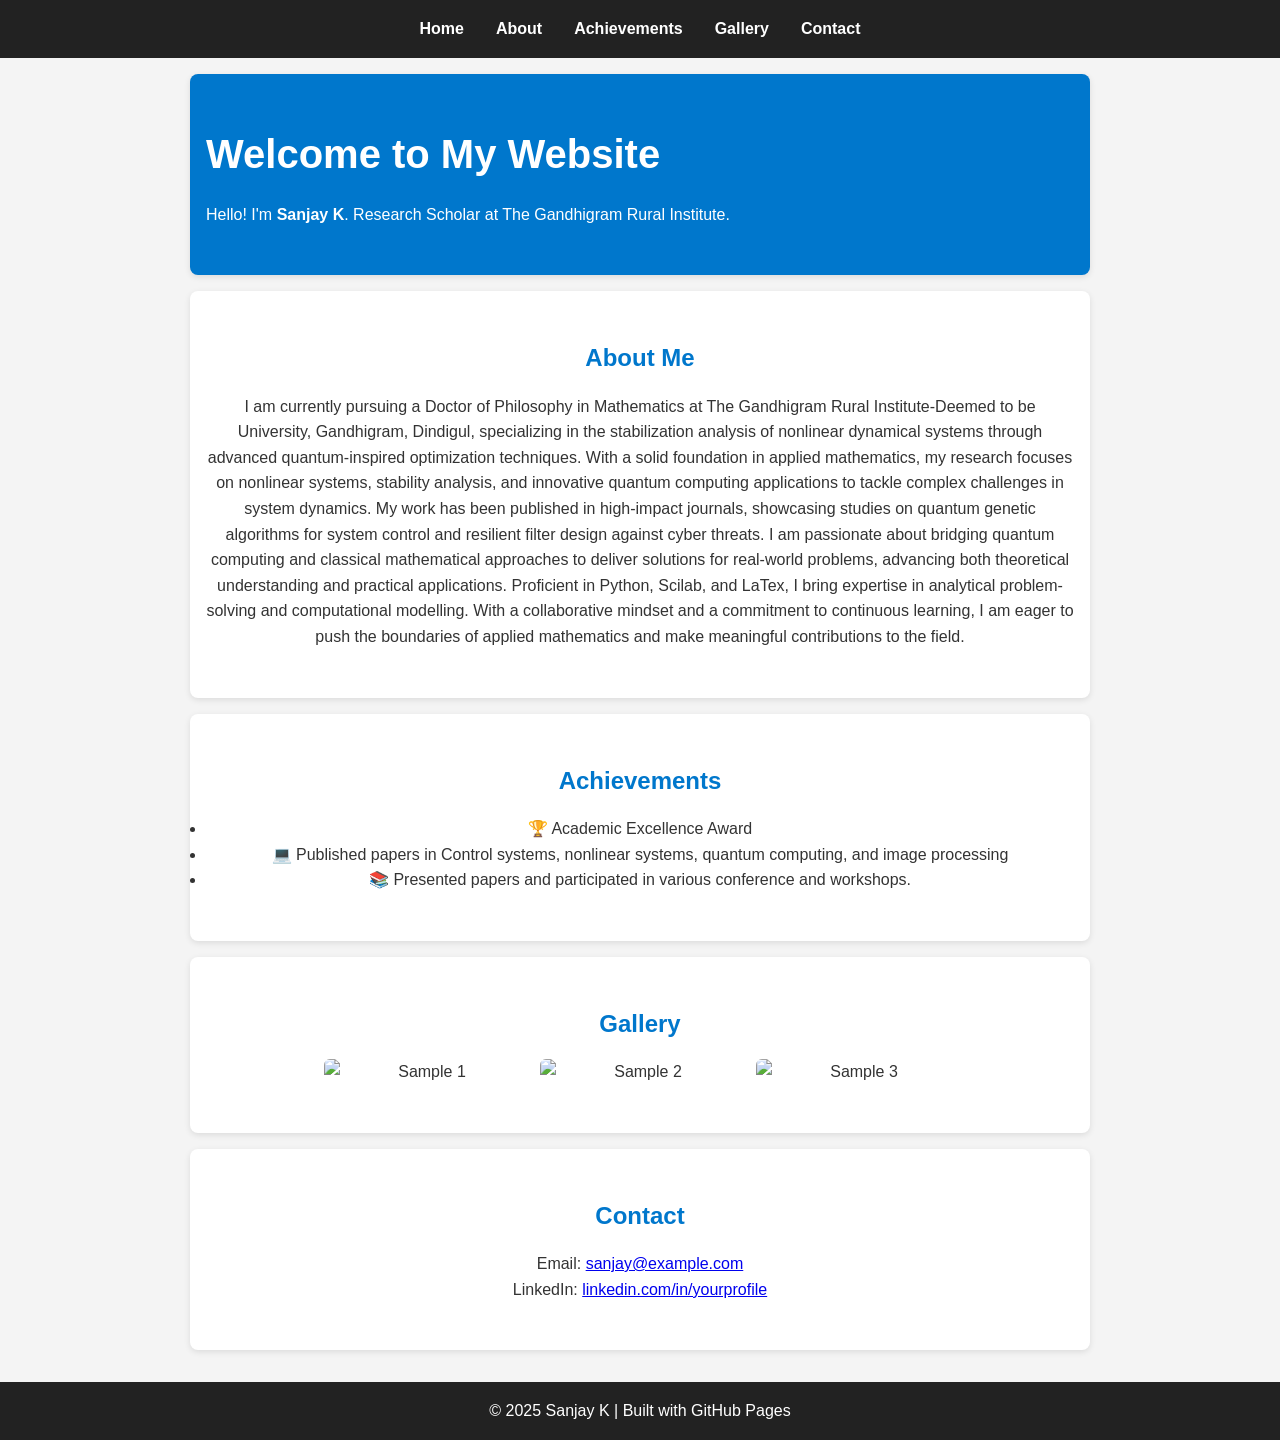
==== index.html @ 41e5dfbb "Update index.html" ====
<!DOCTYPE html>
<html lang="en">
<head>
  <meta charset="UTF-8">
  <meta name="viewport" content="width=device-width, initial-scale=1.0">
  <title>Sanjay K - Portfolio</title>
  <link rel="stylesheet" href="style.css">
</head>
<body>
  <!-- Navigation -->
  <nav>
    <ul>
      <li><a href="#home">Home</a></li>
      <li><a href="#about">About</a></li>
      <li><a href="#achievements">Achievements</a></li>
      <li><a href="#gallery">Gallery</a></li>
      <li><a href="#contact">Contact</a></li>
    </ul>
  </nav>

  <!-- Home Section -->
  <section id="home" class="section home" style="text-align: justify;">
    <h1>Welcome to My Website</h1>
    <p>Hello! I'm <b>Sanjay K</b>. Research Scholar at The Gandhigram Rural Institute. </p>
  </section>

  <!-- About Section -->
  <section id="about" class="section">
    <h2>About Me</h2>
    <p>
      I am currently pursuing a Doctor of Philosophy in Mathematics at The Gandhigram Rural Institute-Deemed to be University, Gandhigram, Dindigul, 
      specializing in the stabilization analysis of nonlinear dynamical systems through advanced quantum-inspired optimization techniques. With a solid foundation in 
      applied mathematics, my research focuses on nonlinear systems, stability analysis, and innovative quantum computing applications to tackle complex challenges in 
      system dynamics. My work has been published in high-impact journals, showcasing studies on quantum genetic algorithms for system control and resilient filter design 
      against cyber threats. I am passionate about bridging quantum computing and classical mathematical approaches to deliver solutions for real-world problems, advancing 
      both theoretical understanding and practical applications. Proficient in Python, Scilab, and LaTex, I bring expertise in analytical problem-solving and computational modelling. 
      With a collaborative mindset and a commitment to continuous learning, I am eager to push the boundaries of applied mathematics and make meaningful contributions to the field.
    </p>
  </section>

  <!-- Achievements Section -->
  <section id="achievements" class="section">
    <h2>Achievements</h2>
    <ul>
      <li>🏆 Academic Excellence Award</li>
      <li>💻 Published papers in Control systems, nonlinear systems, quantum computing, and image processing</li>
      <li>📚 Presented papers and participated in various conference and workshops.</li>
    </ul>
  </section>

  <!-- Gallery Section -->
  <section id="gallery" class="section">
    <h2>Gallery</h2>
    <div class="gallery">
      <img src="https://via.placeholder.com/200" alt="Sample 1">
      <img src="https://via.placeholder.com/200" alt="Sample 2">
      <img src="https://via.placeholder.com/200" alt="Sample 3">
    </div>
  </section>

  <!-- Contact Section -->
  <section id="contact" class="section">
    <h2>Contact</h2>
    <p>Email: <a href="mailto:sanjay@example.com">sanjay@example.com</a></p>
    <p>LinkedIn: <a href="https://linkedin.com/in/yourprofile" target="_blank">linkedin.com/in/yourprofile</a></p>
  </section>

  <!-- Footer -->
  <footer>
    <p>© 2025 Sanjay K | Built with GitHub Pages</p>
  </footer>
</body>
</html>
---- style.css ----
/* Reset */
* {
  margin: 0;
  padding: 0;
  box-sizing: border-box;
}

/* General */
body {
  font-family: Arial, sans-serif;
  line-height: 1.6;
  background: #f4f4f4;
  color: #333;
}

/* Navigation */
nav {
  background: #222;
  padding: 1rem;
  position: sticky;
  top: 0;
  z-index: 1000;
}

nav ul {
  list-style: none;
  display: flex;
  justify-content: center;
}

nav ul li {
  margin: 0 1rem;
}

nav ul li a {
  color: white;
  text-decoration: none;
  font-weight: bold;
}

nav ul li a:hover {
  color: #ff9800;
}

/* Sections */
.section {
  padding: 3rem 1rem;
  text-align: center;
  background: white;
  margin: 1rem auto;
  max-width: 900px;
  border-radius: 8px;
  box-shadow: 0 2px 6px rgba(0,0,0,0.1);
}

.section h2 {
  margin-bottom: 1rem;
  color: #0077cc;
}

/* Home */
.home {
  background: #0077cc;
  color: white;
}

.home h1 {
  font-size: 2.5rem;
  margin-bottom: 1rem;
}

/* Gallery */
.gallery {
  display: flex;
  justify-content: center;
  flex-wrap: wrap;
  gap: 1rem;
}

.gallery img {
  width: 200px;
  border-radius: 6px;
  transition: transform 0.3s ease;
}

.gallery img:hover {
  transform: scale(1.05);
}

/* Footer */
footer {
  background: #222;
  color: white;
  text-align: center;
  padding: 1rem;
  margin-top: 2rem;
}
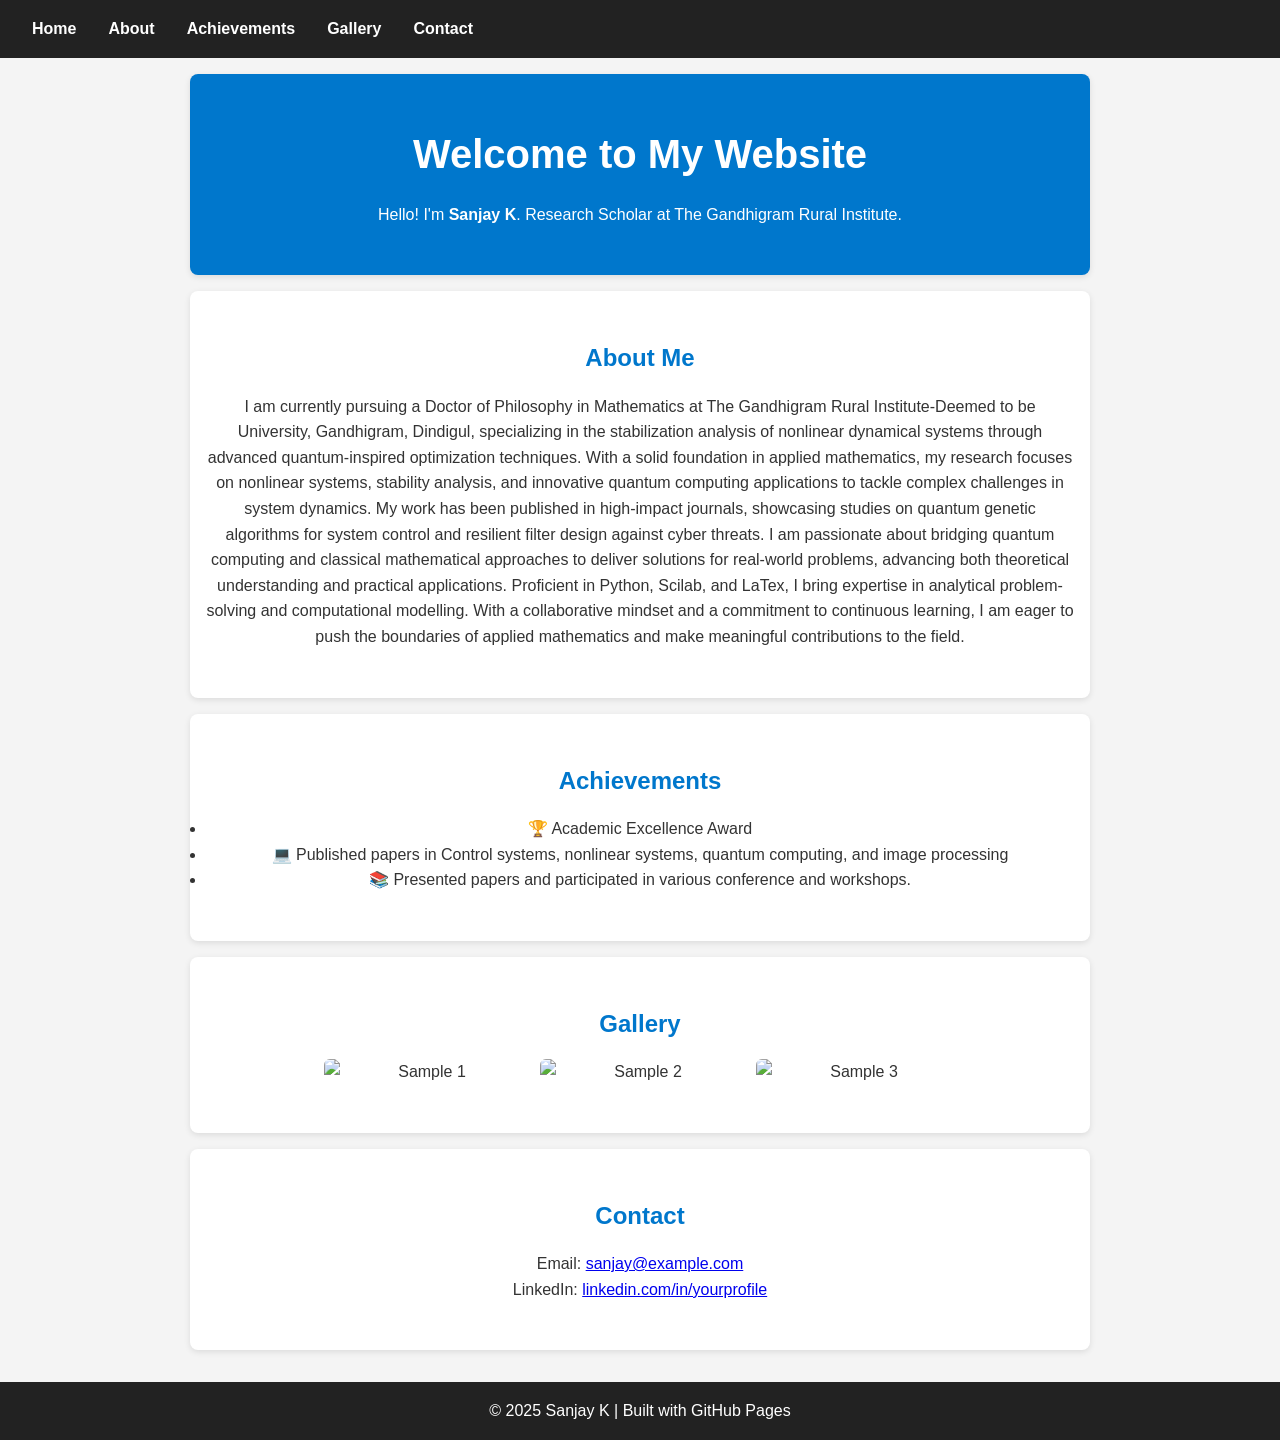
==== commit 806409fb: "Update index.html" ====
--- a/index.html
+++ b/index.html
@@ -19,7 +19,7 @@
   </nav>
 
   <!-- Home Section -->
-  <section id="home" class="section home" style="text-align: justify;">
+  <section id="home" class="section home" >
     <h1>Welcome to My Website</h1>
     <p>Hello! I'm <b>Sanjay K</b>. Research Scholar at The Gandhigram Rural Institute. </p>
   </section>
--- a/style.css
+++ b/style.css
@@ -25,7 +25,7 @@
 nav ul {
   list-style: none;
   display: flex;
-  justify-content: center;
+  justify-content: justify;
 }
 
 nav ul li {
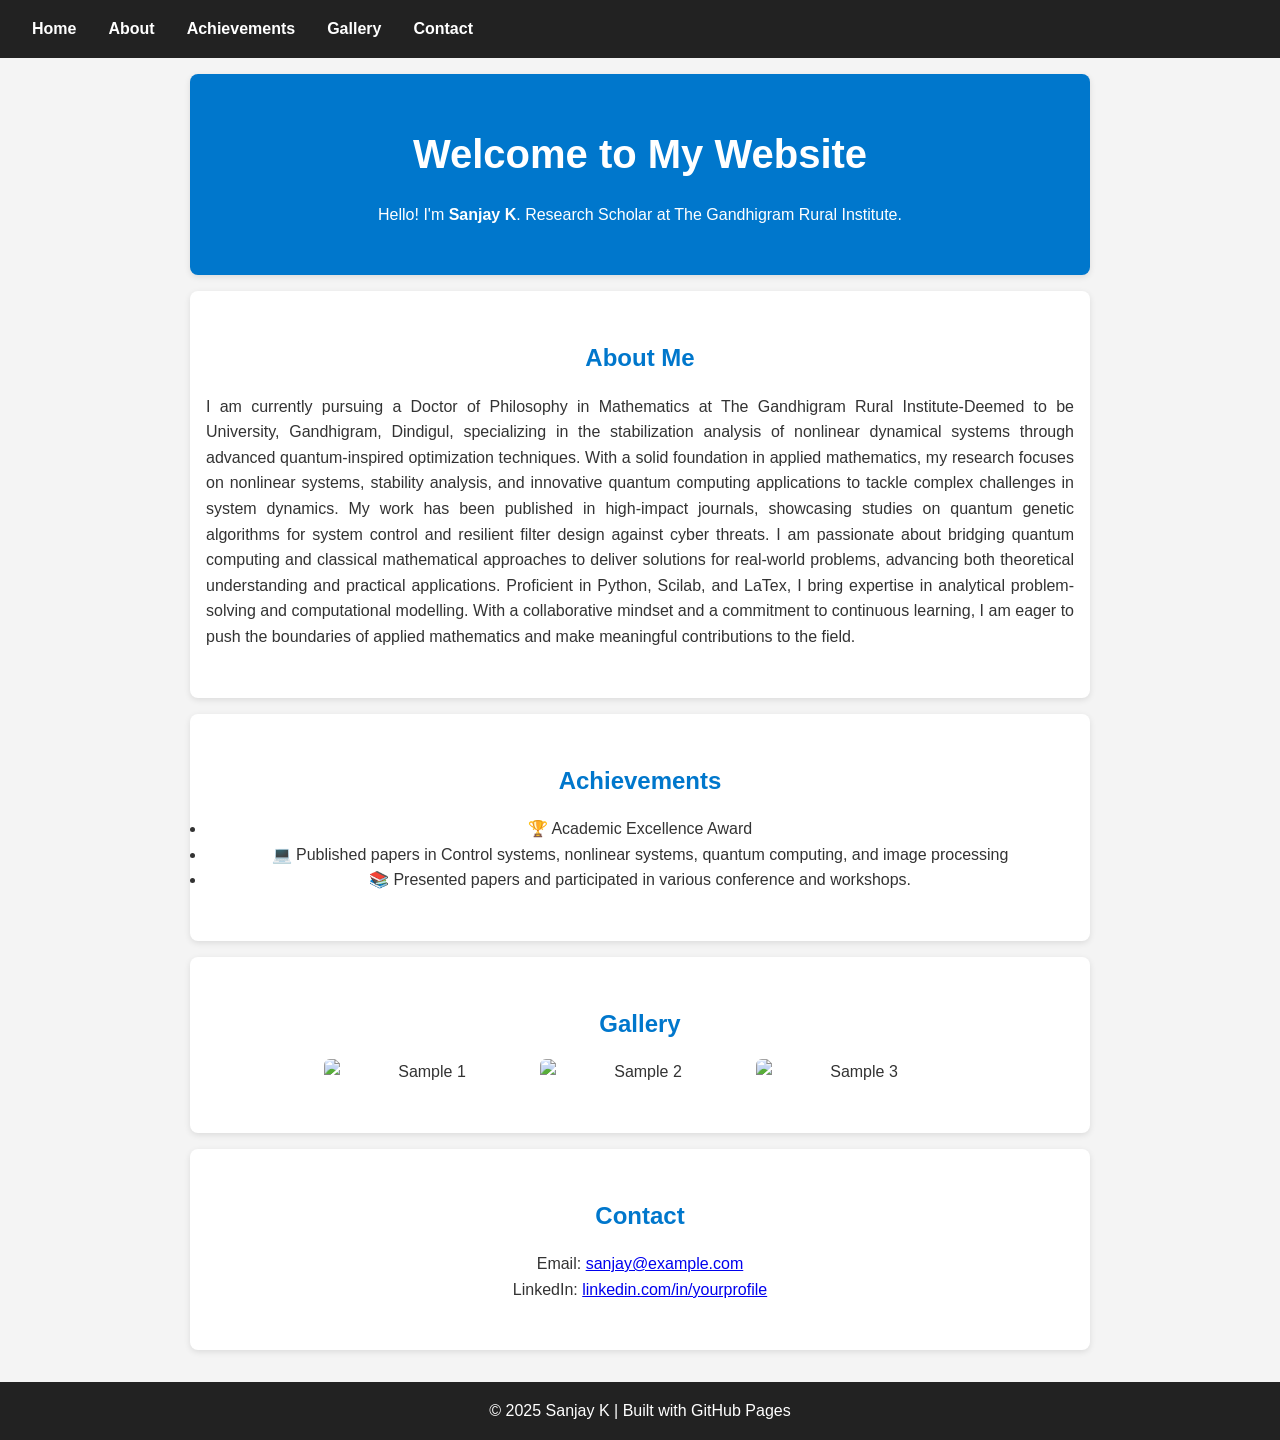
==== commit f10994d9: "Update index.html" ====
--- a/index.html
+++ b/index.html
@@ -27,7 +27,8 @@
   <!-- About Section -->
   <section id="about" class="section">
     <h2>About Me</h2>
-    <p>
+     <p style="text-align: justify;">
+   
       I am currently pursuing a Doctor of Philosophy in Mathematics at The Gandhigram Rural Institute-Deemed to be University, Gandhigram, Dindigul, 
       specializing in the stabilization analysis of nonlinear dynamical systems through advanced quantum-inspired optimization techniques. With a solid foundation in 
       applied mathematics, my research focuses on nonlinear systems, stability analysis, and innovative quantum computing applications to tackle complex challenges in 
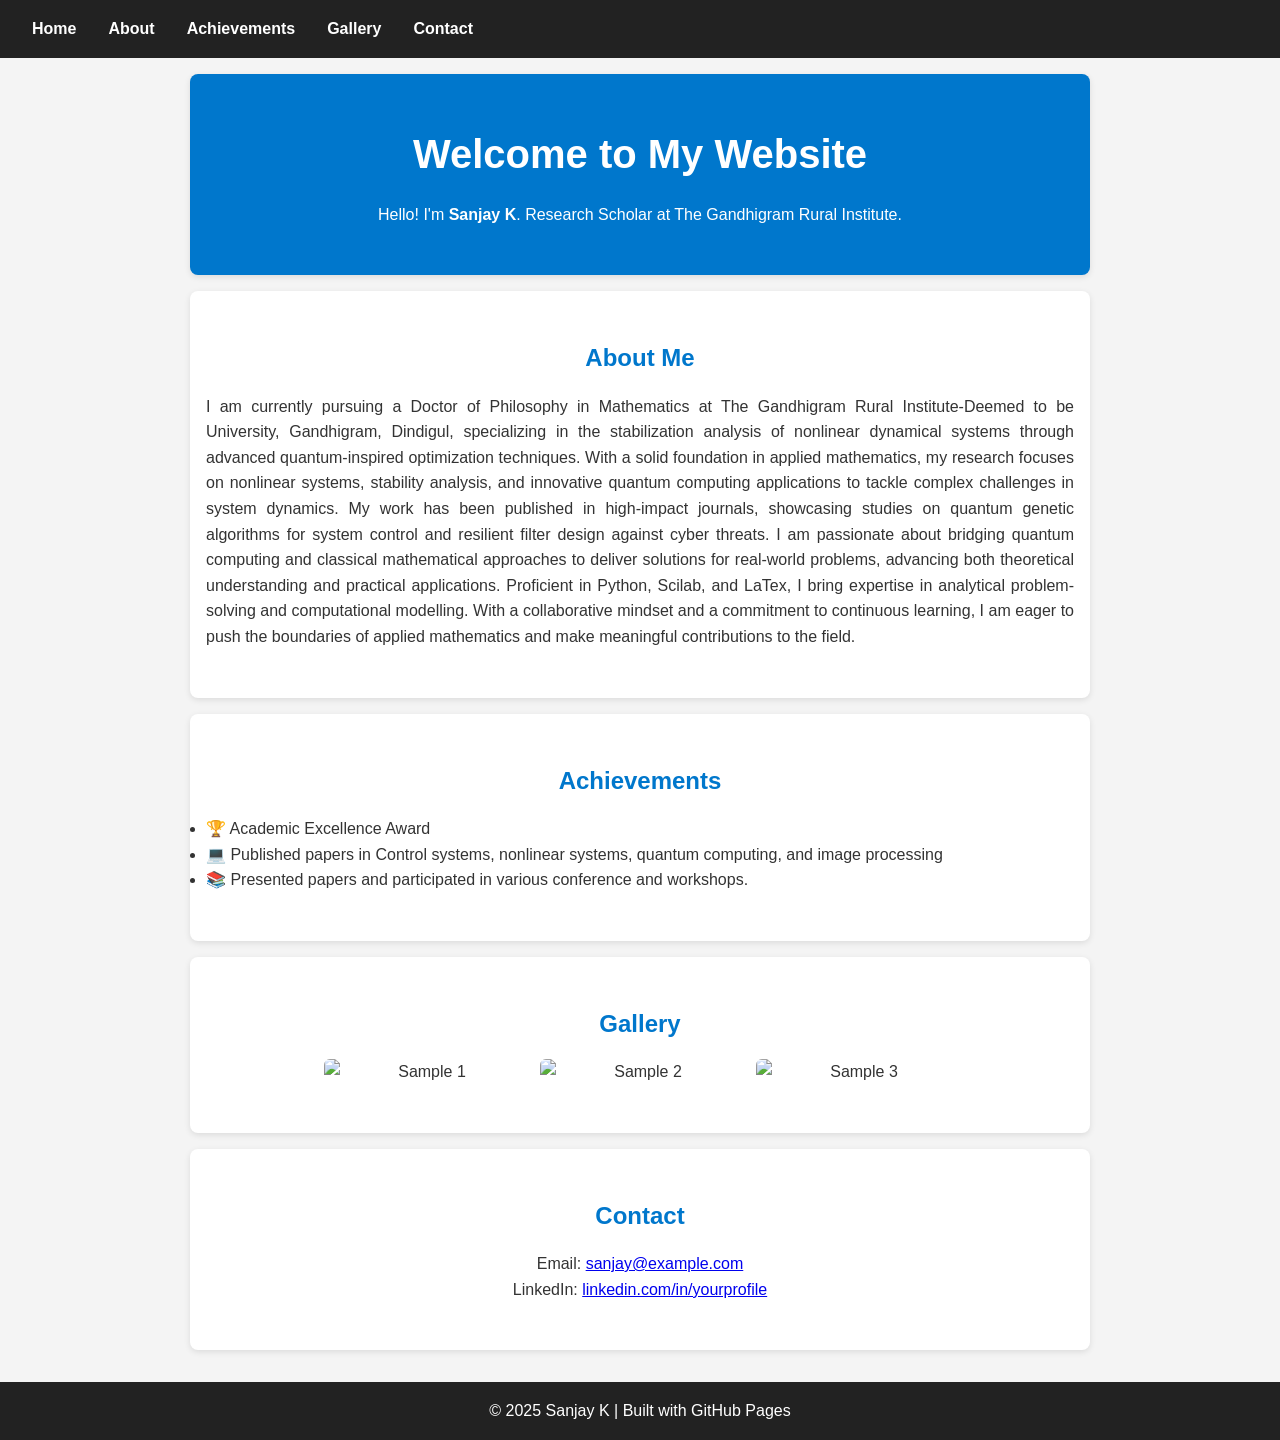
==== commit 1d56e23e: "Update index.html" ====
--- a/index.html
+++ b/index.html
@@ -42,7 +42,7 @@
   <!-- Achievements Section -->
   <section id="achievements" class="section">
     <h2>Achievements</h2>
-    <ul>
+    <ul style="text-align: justify;">
       <li>🏆 Academic Excellence Award</li>
       <li>💻 Published papers in Control systems, nonlinear systems, quantum computing, and image processing</li>
       <li>📚 Presented papers and participated in various conference and workshops.</li>
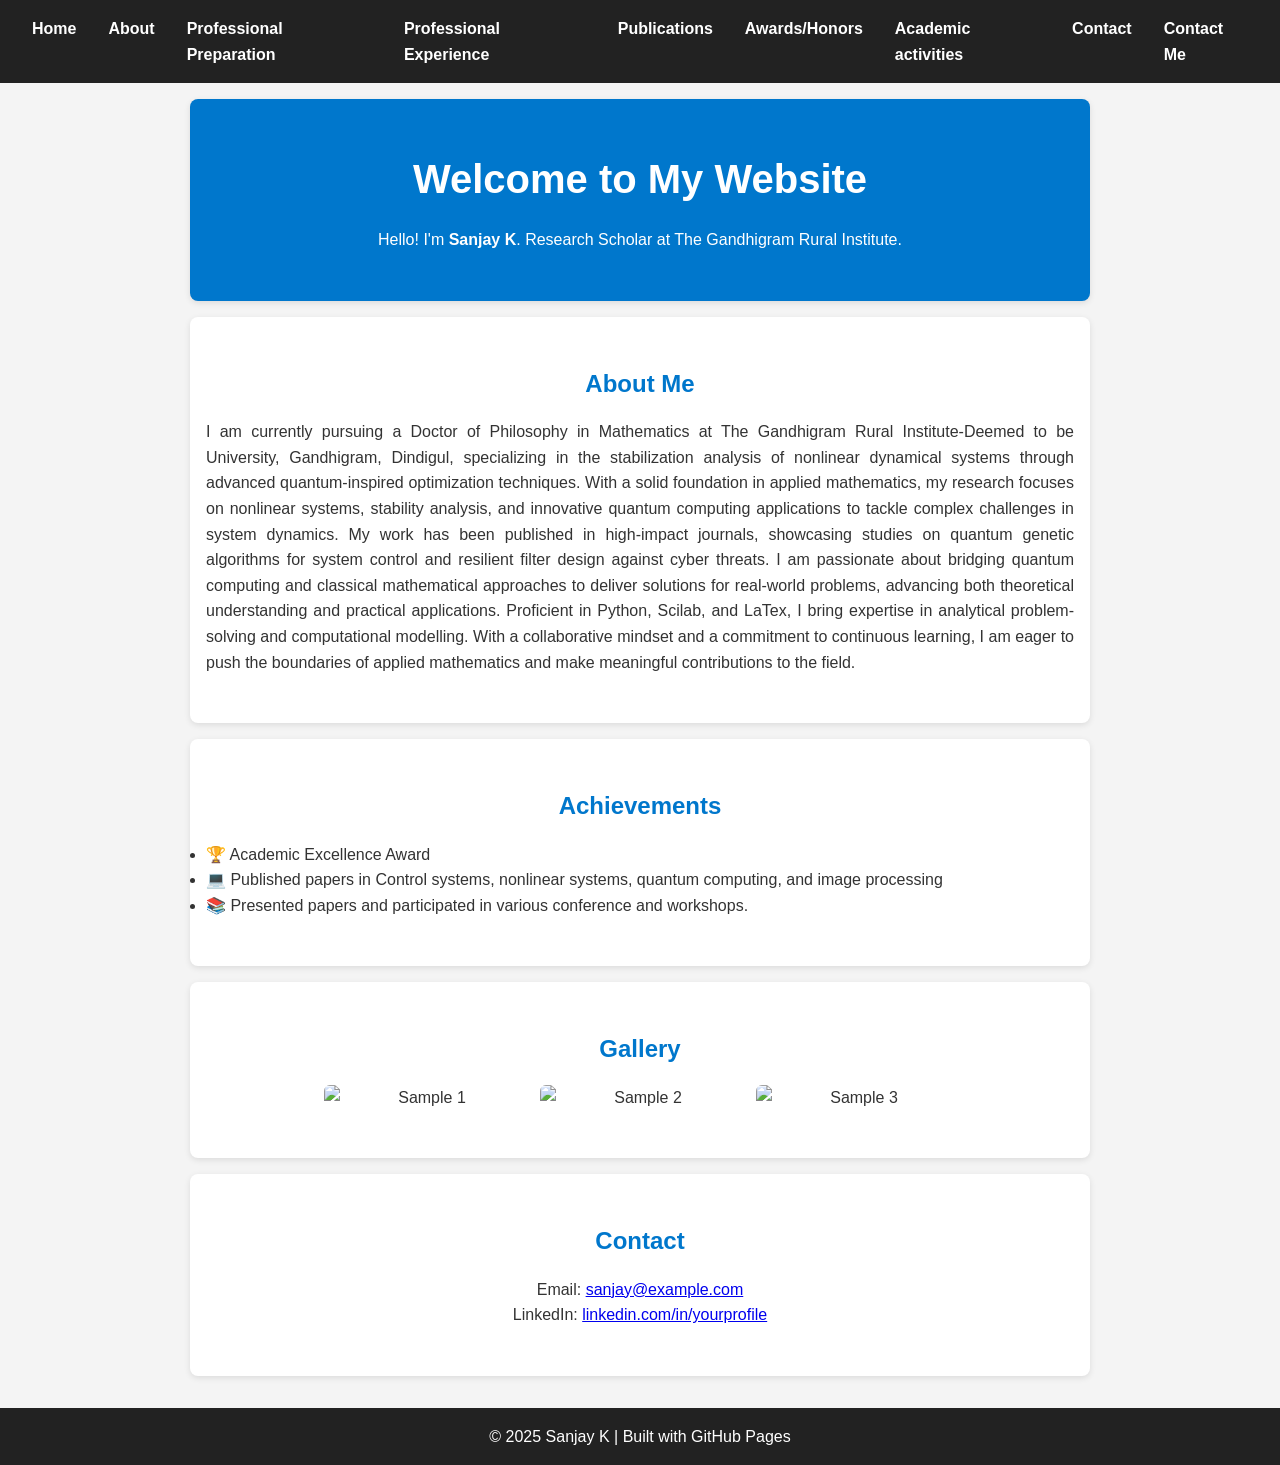
==== commit 76ee446c: "Update index.html" ====
--- a/index.html
+++ b/index.html
@@ -3,18 +3,43 @@
 <head>
   <meta charset="UTF-8">
   <meta name="viewport" content="width=device-width, initial-scale=1.0">
-  <title>Sanjay K - Portfolio</title>
+  <title>Hey, I'm Sanjay</title>
   <link rel="stylesheet" href="style.css">
 </head>
 <body>
   <!-- Navigation -->
   <nav>
     <ul>
-      <li><a href="#home">Home</a></li>
-      <li><a href="#about">About</a></li>
-      <li><a href="#achievements">Achievements</a></li>
-      <li><a href="#gallery">Gallery</a></li>
-      <li><a href="#contact">Contact</a></li>
+      <li>
+                  <a href="#header">Home</a>
+                </li>
+                <li>
+                  <a href="#about">About</a>
+                </li>
+                <li>
+                  <a href="#professional preparation">Professional Preparation</a>
+                </li>
+                <li>
+                  <a href="#professional experience">Professional Experience</a>
+                </li>
+
+                <li>
+                  <a href="#publications">Publications</a>
+                </li>
+                <li>
+                  <a href="#awards">Awards/Honors</a>
+                </li>
+                <li>
+                  <a href="#activities">Academic activities</a>
+                </li>
+                <li>
+                  <a href="#contact">Contact</a>
+                </li>
+                <li>
+                  <a href="mailto:sanjaykmss97@gmail.com" class="active"
+                    >Contact Me</a
+                  >
+                </li>
     </ul>
   </nav>
 
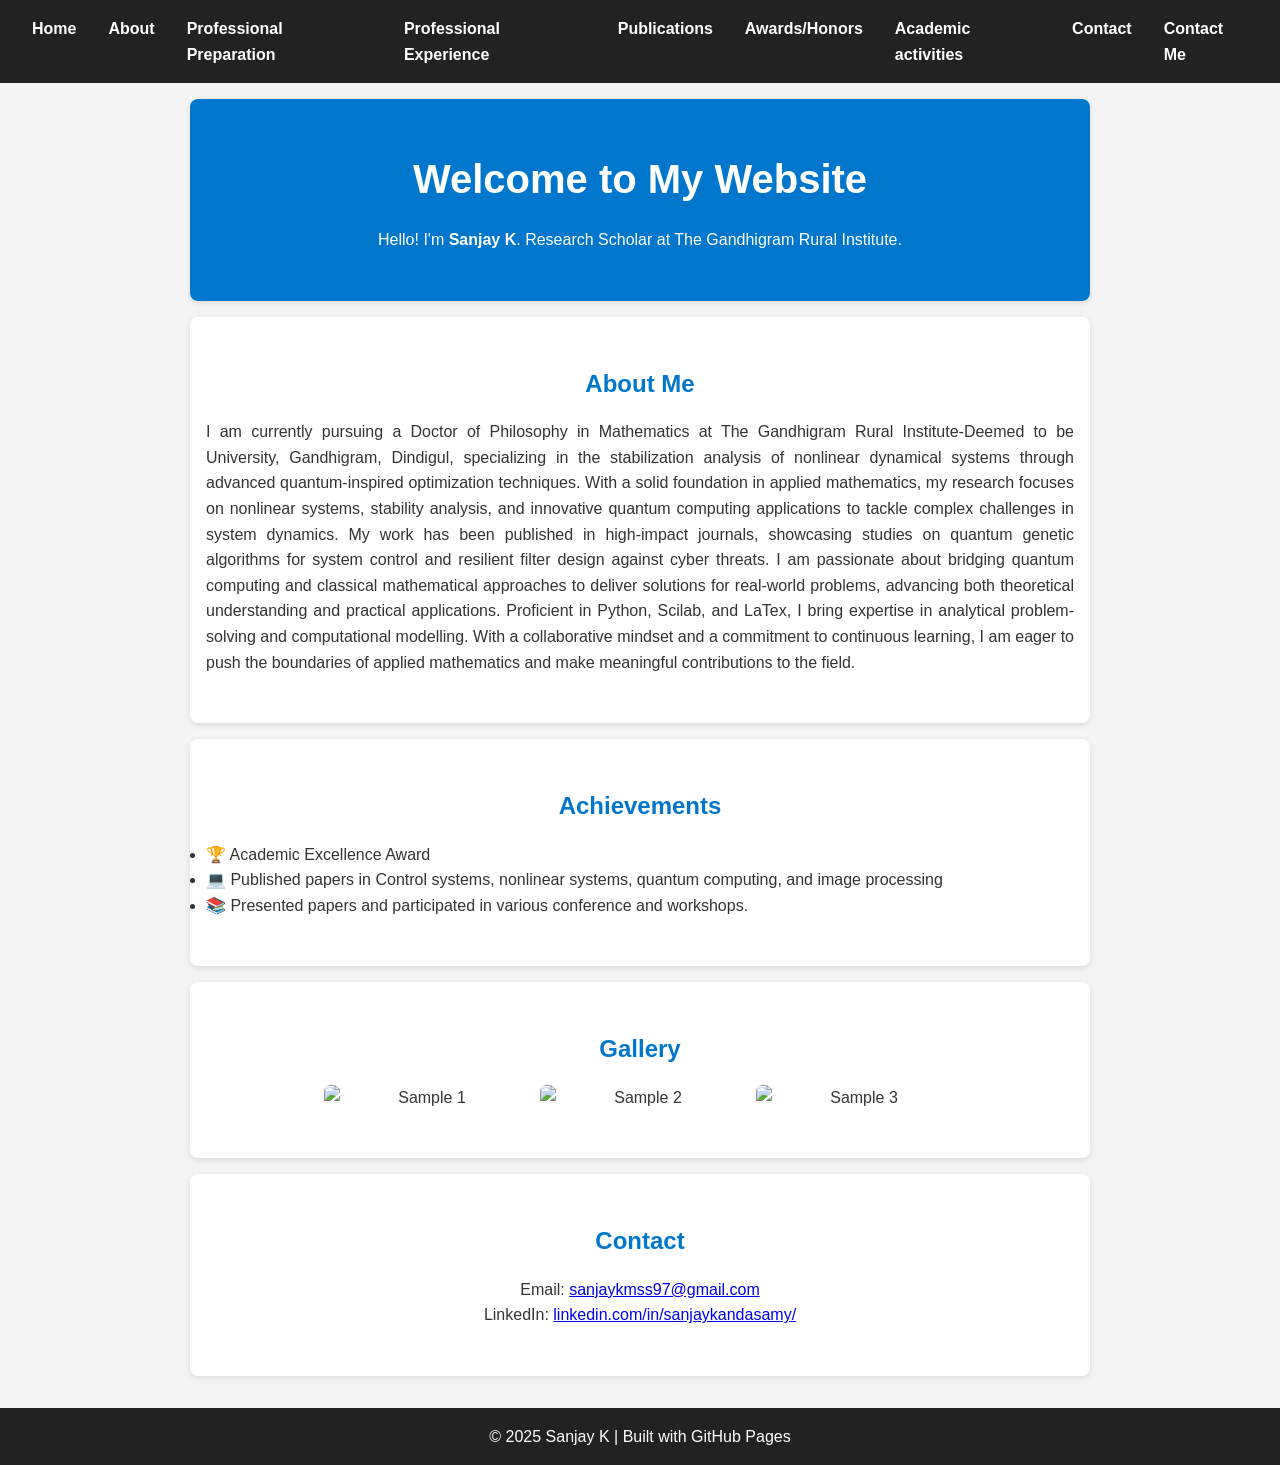
==== commit 7f41f1ec: "Update index.html" ====
--- a/index.html
+++ b/index.html
@@ -87,8 +87,8 @@
   <!-- Contact Section -->
   <section id="contact" class="section">
     <h2>Contact</h2>
-    <p>Email: <a href="mailto:sanjay@example.com">sanjay@example.com</a></p>
-    <p>LinkedIn: <a href="https://linkedin.com/in/yourprofile" target="_blank">linkedin.com/in/yourprofile</a></p>
+    <p>Email: <a href="mailto:sanjay@example.com">sanjaykmss97@gmail.com</a></p>
+    <p>LinkedIn: <a href="https://www.linkedin.com/in/sanjaykandasamy/" target="_blank">linkedin.com/in/sanjaykandasamy/</a></p>
   </section>
 
   <!-- Footer -->
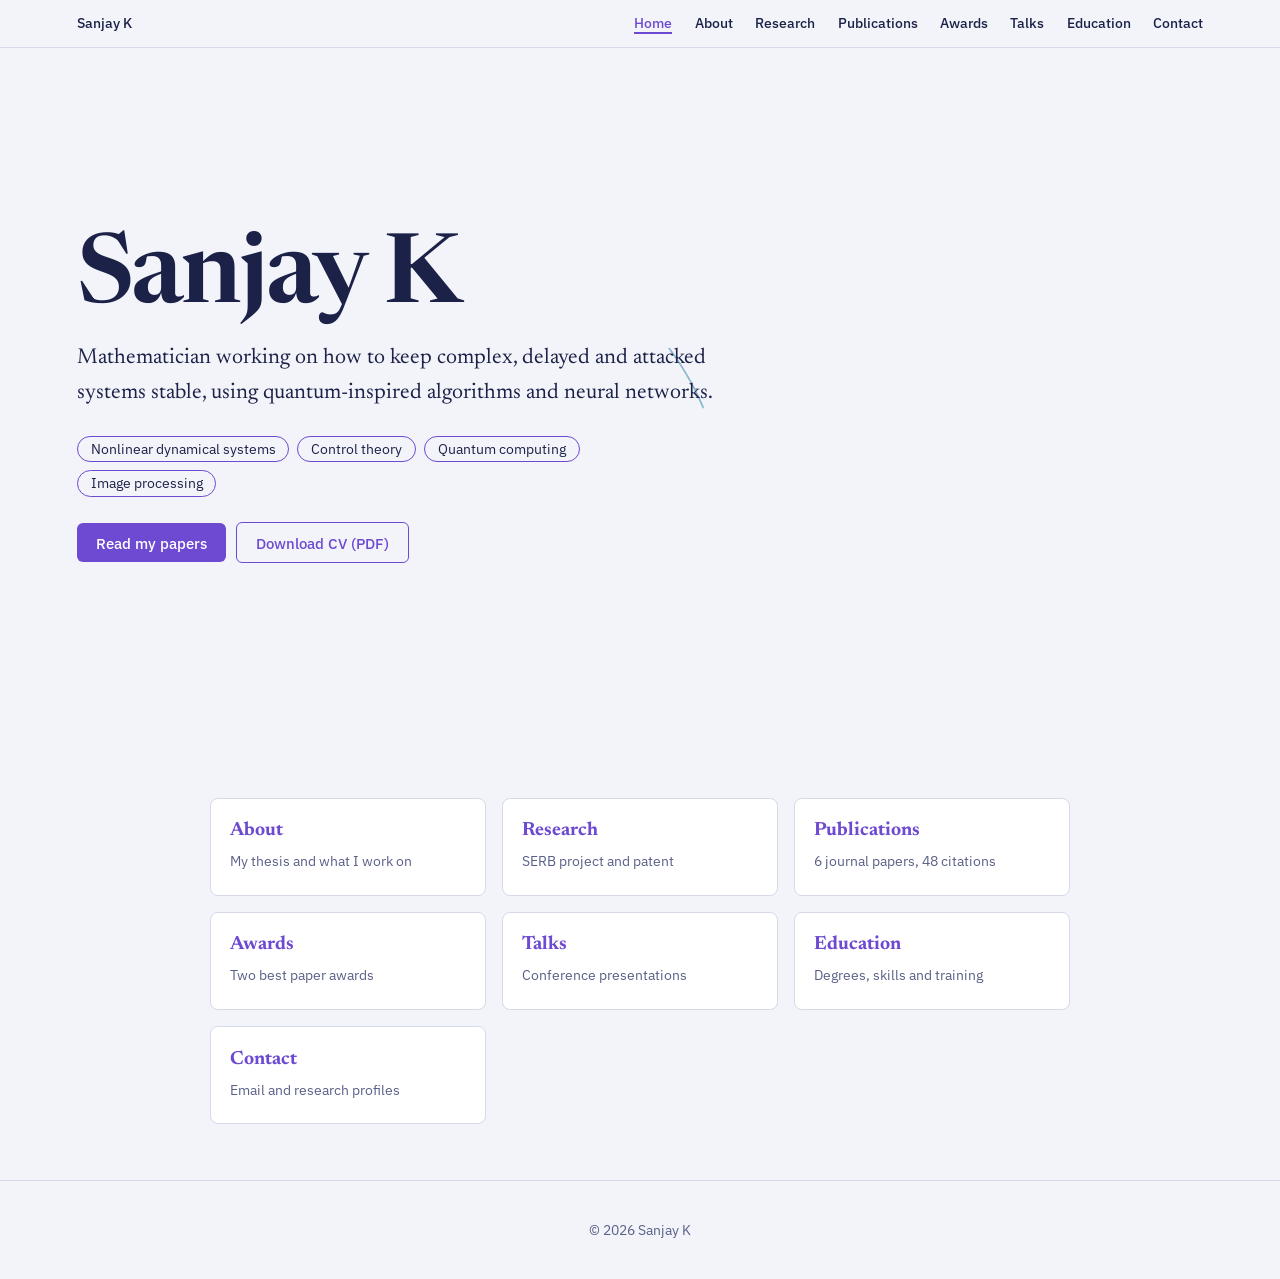
==== commit d1564ff2: "Add files via upload" ====
--- a/index.html
+++ b/index.html
@@ -1,99 +1,38 @@
 <!DOCTYPE html>
 <html lang="en">
 <head>
-  <meta charset="UTF-8">
-  <meta name="viewport" content="width=device-width, initial-scale=1.0">
-  <title>Hey, I'm Sanjay</title>
-  <link rel="stylesheet" href="style.css">
+<meta charset="utf-8">
+<meta name="viewport" content="width=device-width, initial-scale=1">
+<title>Home | Sanjay K</title>
+<meta name="description" content="Sanjay K, Ph.D. in Mathematics. Nonlinear systems, control theory and quantum computing.">
+<link rel="preconnect" href="https://fonts.googleapis.com">
+<link rel="preconnect" href="https://fonts.gstatic.com" crossorigin>
+<link href="https://fonts.googleapis.com/css2?family=Newsreader:ital,opsz,wght@0,6..72,400;0,6..72,600;1,6..72,400&family=IBM+Plex+Sans:wght@400;500&display=swap" rel="stylesheet">
+<link rel="stylesheet" href="style.css">
 </head>
 <body>
-  <!-- Navigation -->
-  <nav>
-    <ul>
-      <li>
-                  <a href="#header">Home</a>
-                </li>
-                <li>
-                  <a href="#about">About</a>
-                </li>
-                <li>
-                  <a href="#professional preparation">Professional Preparation</a>
-                </li>
-                <li>
-                  <a href="#professional experience">Professional Experience</a>
-                </li>
-
-                <li>
-                  <a href="#publications">Publications</a>
-                </li>
-                <li>
-                  <a href="#awards">Awards/Honors</a>
-                </li>
-                <li>
-                  <a href="#activities">Academic activities</a>
-                </li>
-                <li>
-                  <a href="#contact">Contact</a>
-                </li>
-                <li>
-                  <a href="mailto:sanjaykmss97@gmail.com" class="active"
-                    >Contact Me</a
-                  >
-                </li>
-    </ul>
-  </nav>
-
-  <!-- Home Section -->
-  <section id="home" class="section home" >
-    <h1>Welcome to My Website</h1>
-    <p>Hello! I'm <b>Sanjay K</b>. Research Scholar at The Gandhigram Rural Institute. </p>
-  </section>
-
-  <!-- About Section -->
-  <section id="about" class="section">
-    <h2>About Me</h2>
-     <p style="text-align: justify;">
-   
-      I am currently pursuing a Doctor of Philosophy in Mathematics at The Gandhigram Rural Institute-Deemed to be University, Gandhigram, Dindigul, 
-      specializing in the stabilization analysis of nonlinear dynamical systems through advanced quantum-inspired optimization techniques. With a solid foundation in 
-      applied mathematics, my research focuses on nonlinear systems, stability analysis, and innovative quantum computing applications to tackle complex challenges in 
-      system dynamics. My work has been published in high-impact journals, showcasing studies on quantum genetic algorithms for system control and resilient filter design 
-      against cyber threats. I am passionate about bridging quantum computing and classical mathematical approaches to deliver solutions for real-world problems, advancing 
-      both theoretical understanding and practical applications. Proficient in Python, Scilab, and LaTex, I bring expertise in analytical problem-solving and computational modelling. 
-      With a collaborative mindset and a commitment to continuous learning, I am eager to push the boundaries of applied mathematics and make meaningful contributions to the field.
-    </p>
-  </section>
-
-  <!-- Achievements Section -->
-  <section id="achievements" class="section">
-    <h2>Achievements</h2>
-    <ul style="text-align: justify;">
-      <li>🏆 Academic Excellence Award</li>
-      <li>💻 Published papers in Control systems, nonlinear systems, quantum computing, and image processing</li>
-      <li>📚 Presented papers and participated in various conference and workshops.</li>
-    </ul>
-  </section>
-
-  <!-- Gallery Section -->
-  <section id="gallery" class="section">
-    <h2>Gallery</h2>
-    <div class="gallery">
-      <img src="https://via.placeholder.com/200" alt="Sample 1">
-      <img src="https://via.placeholder.com/200" alt="Sample 2">
-      <img src="https://via.placeholder.com/200" alt="Sample 3">
-    </div>
-  </section>
-
-  <!-- Contact Section -->
-  <section id="contact" class="section">
-    <h2>Contact</h2>
-    <p>Email: <a href="mailto:sanjay@example.com">sanjaykmss97@gmail.com</a></p>
-    <p>LinkedIn: <a href="https://www.linkedin.com/in/sanjaykandasamy/" target="_blank">linkedin.com/in/sanjaykandasamy/</a></p>
-  </section>
-
-  <!-- Footer -->
-  <footer>
-    <p>© 2025 Sanjay K | Built with GitHub Pages</p>
-  </footer>
+<nav><b>Sanjay K</b><a href="index.html" class="on" aria-current="page">Home</a><a href="about.html">About</a><a href="research.html">Research</a><a href="publications.html">Publications</a><a href="awards.html">Awards</a><a href="talks.html">Talks</a><a href="education.html">Education</a><a href="contact.html">Contact</a></nav>
+<header class="hero">
+  <canvas id="att" aria-hidden="true"></canvas>
+  <div class="hero-in">
+    <h1>Sanjay K</h1>
+    <p class="lead">Mathematician working on how to keep complex, delayed and attacked systems stable, using quantum-inspired algorithms and neural networks.</p>
+    <ul class="tags"><li>Nonlinear dynamical systems</li><li>Control theory</li><li>Quantum computing</li><li>Image processing</li></ul>
+    <a class="btn" href="publications.html">Read my papers</a><a class="btn o" href="Sanjay_K_CV.pdf">Download CV (PDF)</a>
+  </div>
+</header>
+<main><section><div class="wrap">
+  <div class="cards">
+    <a href="about.html"><strong>About</strong><span>My thesis and what I work on</span></a>
+    <a href="research.html"><strong>Research</strong><span>SERB project and patent</span></a>
+    <a href="publications.html"><strong>Publications</strong><span>6 journal papers, 48 citations</span></a>
+    <a href="awards.html"><strong>Awards</strong><span>Two best paper awards</span></a>
+    <a href="talks.html"><strong>Talks</strong><span>Conference presentations</span></a>
+    <a href="education.html"><strong>Education</strong><span>Degrees, skills and training</span></a>
+    <a href="contact.html"><strong>Contact</strong><span>Email and research profiles</span></a>
+  </div>
+</div></section></main>
+<footer class="meta">© <span id="yr"></span> Sanjay K</footer>
+<script src="main.js"></script>
 </body>
 </html>
--- a/style.css
+++ b/style.css
@@ -1,97 +1,48 @@
-/* Reset */
-* {
-  margin: 0;
-  padding: 0;
-  box-sizing: border-box;
-}
-
-/* General */
-body {
-  font-family: Arial, sans-serif;
-  line-height: 1.6;
-  background: #f4f4f4;
-  color: #333;
-}
-
-/* Navigation */
-nav {
-  background: #222;
-  padding: 1rem;
-  position: sticky;
-  top: 0;
-  z-index: 1000;
-}
-
-nav ul {
-  list-style: none;
-  display: flex;
-  justify-content: justify;
-}
-
-nav ul li {
-  margin: 0 1rem;
-}
-
-nav ul li a {
-  color: white;
-  text-decoration: none;
-  font-weight: bold;
-}
-
-nav ul li a:hover {
-  color: #ff9800;
-}
-
-/* Sections */
-.section {
-  padding: 3rem 1rem;
-  text-align: center;
-  background: white;
-  margin: 1rem auto;
-  max-width: 900px;
-  border-radius: 8px;
-  box-shadow: 0 2px 6px rgba(0,0,0,0.1);
-}
-
-.section h2 {
-  margin-bottom: 1rem;
-  color: #0077cc;
-}
-
-/* Home */
-.home {
-  background: #0077cc;
-  color: white;
-}
-
-.home h1 {
-  font-size: 2.5rem;
-  margin-bottom: 1rem;
-}
-
-/* Gallery */
-.gallery {
-  display: flex;
-  justify-content: center;
-  flex-wrap: wrap;
-  gap: 1rem;
-}
-
-.gallery img {
-  width: 200px;
-  border-radius: 6px;
-  transition: transform 0.3s ease;
-}
-
-.gallery img:hover {
-  transform: scale(1.05);
-}
-
-/* Footer */
-footer {
-  background: #222;
-  color: white;
-  text-align: center;
-  padding: 1rem;
-  margin-top: 2rem;
-}
+:root{--paper:#f3f4fa;--ink:#1c2148;--muted:#5a6088;--line:#d5d9ea;--accent:#6d4ad1;--card:#fff}
+@media(prefers-color-scheme:dark){:root{--paper:#14173a;--ink:#e8eafb;--muted:#a0a6d0;--line:#2c3168;--accent:#a58bff;--card:#1b1f4a}}
+*{box-sizing:border-box}
+html{scroll-behavior:smooth}
+body{margin:0;background:var(--paper);color:var(--ink);font:19px/1.6 "Newsreader",Georgia,serif}
+a{color:var(--accent)}
+a:focus-visible,button:focus-visible{outline:3px solid var(--accent);outline-offset:3px}
+.sans{font-family:"IBM Plex Sans",system-ui,sans-serif}
+nav{position:sticky;top:0;z-index:5;background:var(--paper);border-bottom:1px solid var(--line);display:flex;gap:1.4rem;padding:.8rem 6vw;overflow-x:auto;font:500 .9rem "IBM Plex Sans",sans-serif}
+nav a{color:var(--ink);text-decoration:none;white-space:nowrap}
+nav a:hover{color:var(--accent)}
+nav b{margin-right:auto;font-weight:500}
+.hero{position:relative;min-height:78vh;display:flex;align-items:center;padding:4rem 6vw;overflow:hidden}
+#att{position:absolute;inset:0;width:100%;height:100%;opacity:.55}
+.hero-in{position:relative;max-width:640px}
+h1{font-size:clamp(3rem,9vw,6rem);line-height:.95;margin:0 0 1rem;font-weight:600;letter-spacing:-.02em}
+.lead{font-size:1.35rem;margin:0 0 1.6rem}
+.tags{display:flex;flex-wrap:wrap;gap:.5rem;margin:0 0 1.6rem;padding:0;list-style:none;font:.85rem "IBM Plex Sans",sans-serif}
+.tags li{border:1px solid var(--accent);border-radius:99px;padding:.2rem .8rem;background:var(--paper)}
+.btn{display:inline-block;background:var(--accent);color:#fff;padding:.6rem 1.2rem;border-radius:6px;text-decoration:none;font:500 .95rem "IBM Plex Sans",sans-serif;margin-right:.6rem}
+.btn.o{background:var(--paper);color:var(--accent);border:1px solid var(--accent)}
+section{padding:3.5rem 6vw;border-top:1px solid var(--line)}
+.wrap{max-width:860px;margin:0 auto}
+h2{font-size:2rem;margin:0 0 1.5rem;font-weight:600}
+h3{font-size:1.15rem;margin:0}
+.meta{font:.88rem "IBM Plex Sans",sans-serif;color:var(--muted)}
+.row{display:grid;grid-template-columns:150px 1fr;gap:.4rem 1.5rem;margin-bottom:1.6rem}
+.row .meta{padding-top:.25rem}
+@media(max-width:640px){.row{grid-template-columns:1fr}}
+.pub{padding:1.1rem 0;border-bottom:1px solid var(--line)}
+.pub:first-of-type{padding-top:0}
+.pub p{margin:.3rem 0}
+.badge{display:inline-block;font:500 .75rem "IBM Plex Sans",sans-serif;border:1px solid var(--line);border-radius:4px;padding:0 .45rem;margin-right:.3rem;background:var(--card)}
+.stats{display:flex;flex-wrap:wrap;gap:2.5rem;margin-bottom:2rem}
+.stats div{font:.85rem "IBM Plex Sans",sans-serif;color:var(--muted)}
+.stats strong{display:block;font:600 2.2rem "Newsreader",serif;color:var(--ink)}
+ul.plain{padding-left:1.2rem;margin:.4rem 0}
+.award{background:var(--card);border-left:4px solid var(--accent);padding:1rem 1.2rem;margin-bottom:1rem}
+footer{padding:2.5rem 6vw;border-top:1px solid var(--line);text-align:center}
+nav a.on{color:var(--accent);border-bottom:2px solid var(--accent)}
+main section{border-top:0;padding-top:3rem}
+.page-title{font-size:clamp(2.4rem,6vw,3.6rem);margin:0 0 .5rem;line-height:1.05}
+.intro{color:var(--muted);margin:0 0 2.2rem}
+.cards{display:grid;grid-template-columns:repeat(auto-fit,minmax(240px,1fr));gap:1rem}
+.cards a{display:block;background:var(--card);border:1px solid var(--line);border-radius:8px;padding:1.1rem 1.2rem;text-decoration:none;color:var(--ink)}
+.cards a:hover,.cards a:focus-visible{border-color:var(--accent)}
+.cards strong{display:block;font-size:1.2rem;color:var(--accent)}
+.cards span{font:.88rem "IBM Plex Sans",sans-serif;color:var(--muted)}
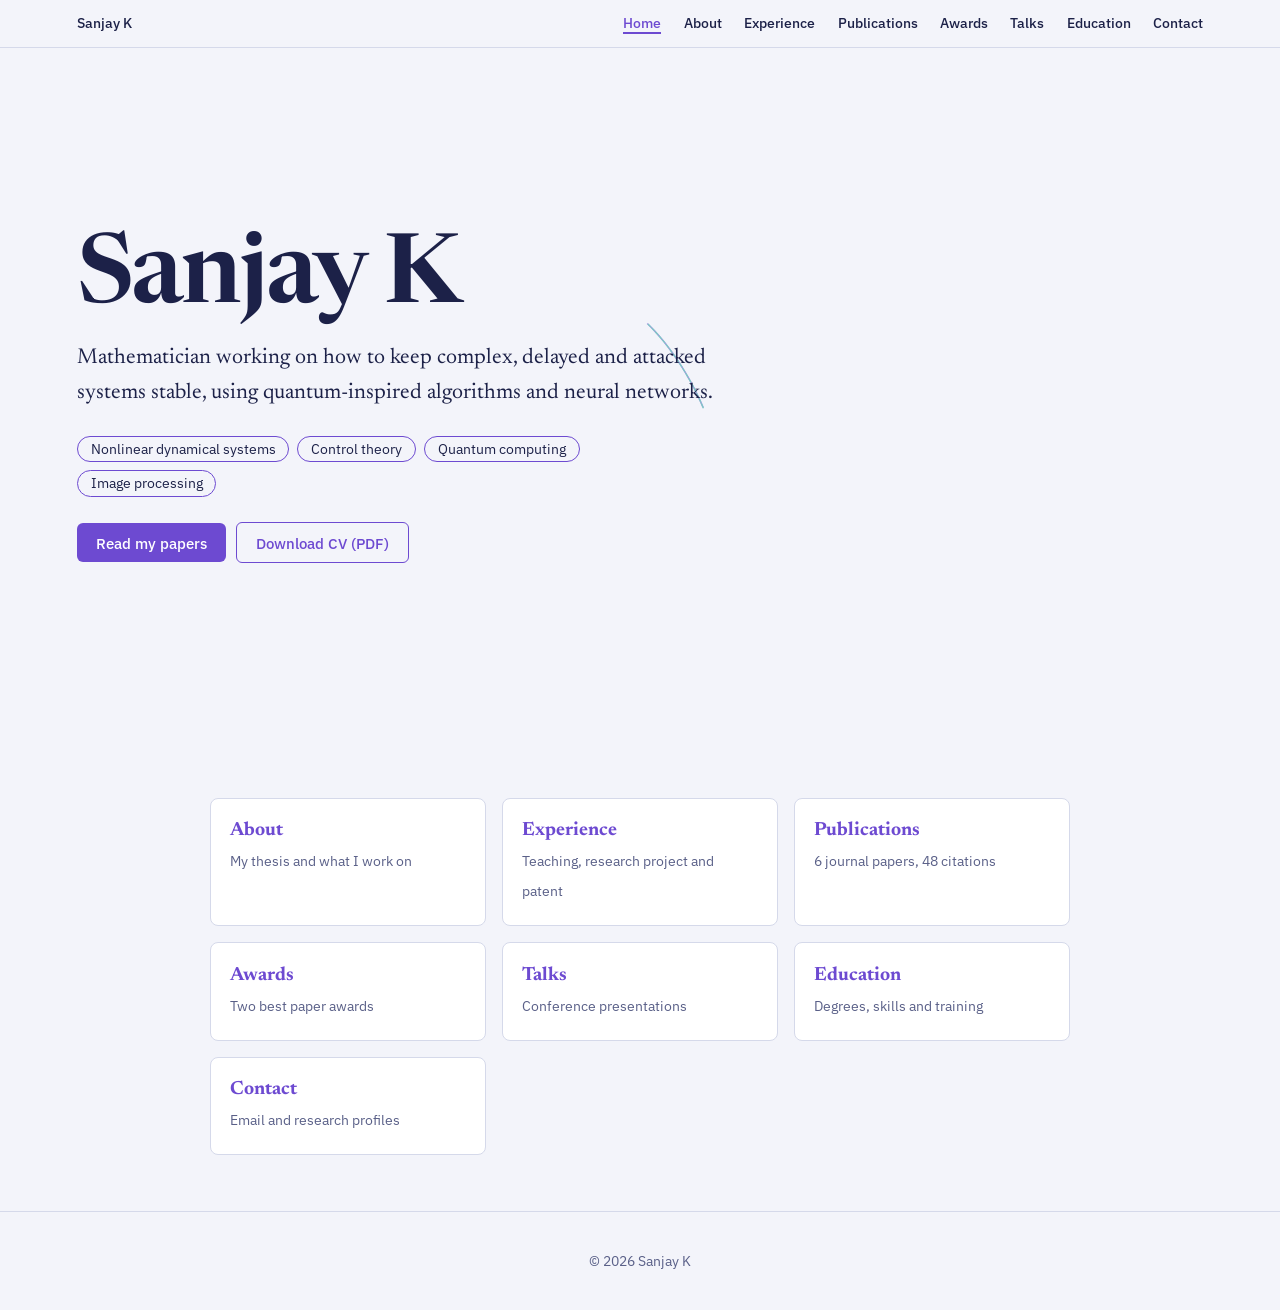
==== commit 914eeff4: "Add files via upload" ====
--- a/index.html
+++ b/index.html
@@ -11,7 +11,7 @@
 <link rel="stylesheet" href="style.css">
 </head>
 <body>
-<nav><b>Sanjay K</b><a href="index.html" class="on" aria-current="page">Home</a><a href="about.html">About</a><a href="research.html">Research</a><a href="publications.html">Publications</a><a href="awards.html">Awards</a><a href="talks.html">Talks</a><a href="education.html">Education</a><a href="contact.html">Contact</a></nav>
+<nav><b>Sanjay K</b><a href="index.html" class="on" aria-current="page">Home</a><a href="about.html">About</a><a href="experience.html">Experience</a><a href="publications.html">Publications</a><a href="awards.html">Awards</a><a href="talks.html">Talks</a><a href="education.html">Education</a><a href="contact.html">Contact</a></nav>
 <header class="hero">
   <canvas id="att" aria-hidden="true"></canvas>
   <div class="hero-in">
@@ -24,7 +24,7 @@
 <main><section><div class="wrap">
   <div class="cards">
     <a href="about.html"><strong>About</strong><span>My thesis and what I work on</span></a>
-    <a href="research.html"><strong>Research</strong><span>SERB project and patent</span></a>
+    <a href="experience.html"><strong>Experience</strong><span>Teaching, research project and patent</span></a>
     <a href="publications.html"><strong>Publications</strong><span>6 journal papers, 48 citations</span></a>
     <a href="awards.html"><strong>Awards</strong><span>Two best paper awards</span></a>
     <a href="talks.html"><strong>Talks</strong><span>Conference presentations</span></a>
